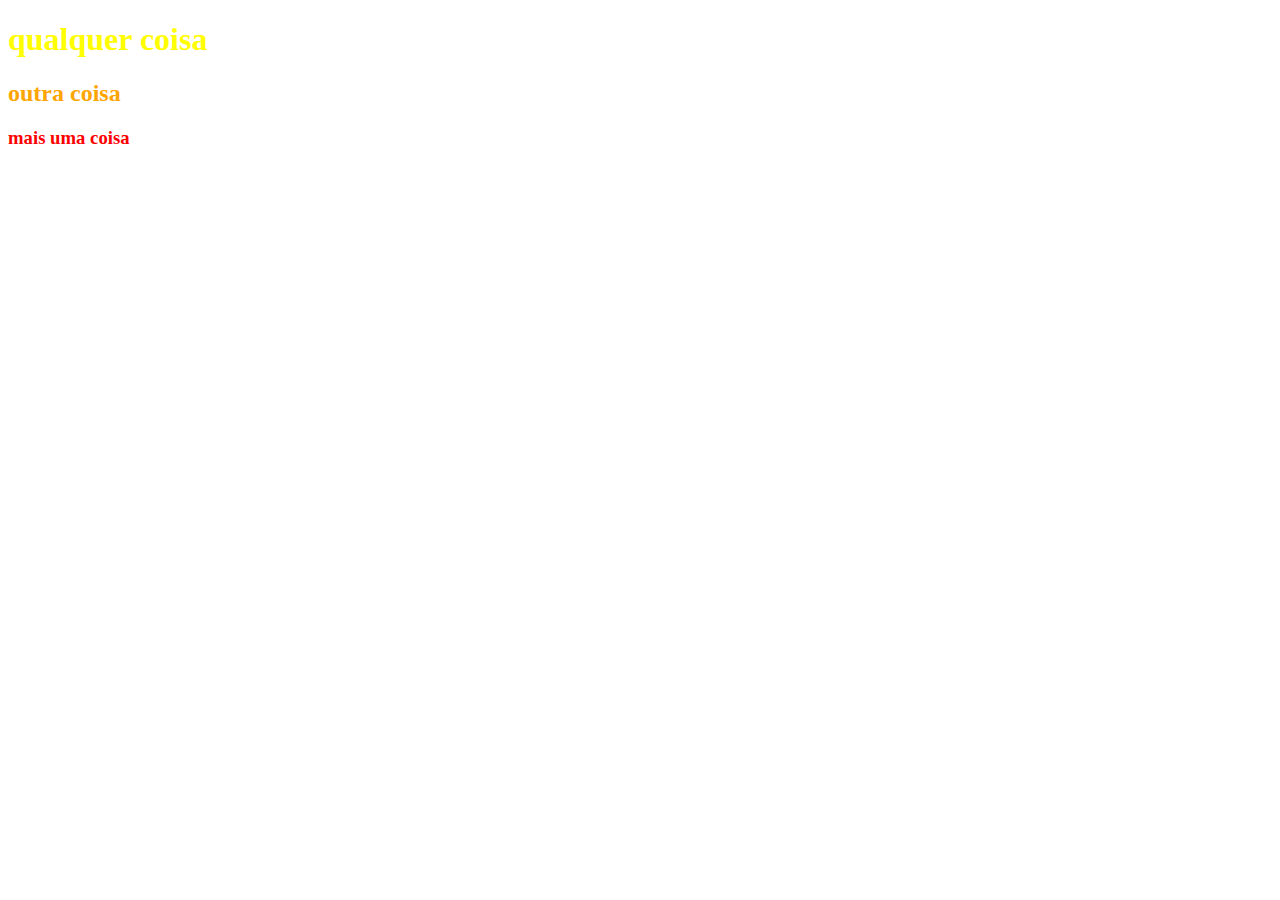
==== index.html @ b884305d "Projeto criado" ====
<!DOCTYPE html>
<html lang="en">
<head>
    <meta charset="UTF-8">
    <meta name="viewport" content="width=device-width, initial-scale=1.0">
    
    <link href="https://cdn.jsdelivr.net/npm/bootstrap@5.3.3
    /dist/css/bootstrap.min.css" rel="stylesheet" integrity=
    "sha384-QWTKZyjpPEjISv5WaRU9OFeRpok6YctnYmDr5pNlyT2bRjXh0JMhjY6hW+
    ALEwIH" crossorigin="anonymous">

<link rel="stylesheet" href="css/styles.css">

    <title>RINO_ABISMADO</title>
</head>
<body>



   <h1>qualquer coisa</h1>
    <h2>outra coisa</h2>
    <h3>mais uma coisa</h3>

</body>
</html>
---- css/styles.css ----
@import url('https://fonts.googleapis.com/css2?family=Open+Sans:ital,wght@0,300..800;1,300..800&display=swap');

h1 {
    color: yellow
}

h2 {
    color: orange
}

h3 {
    color: red
}
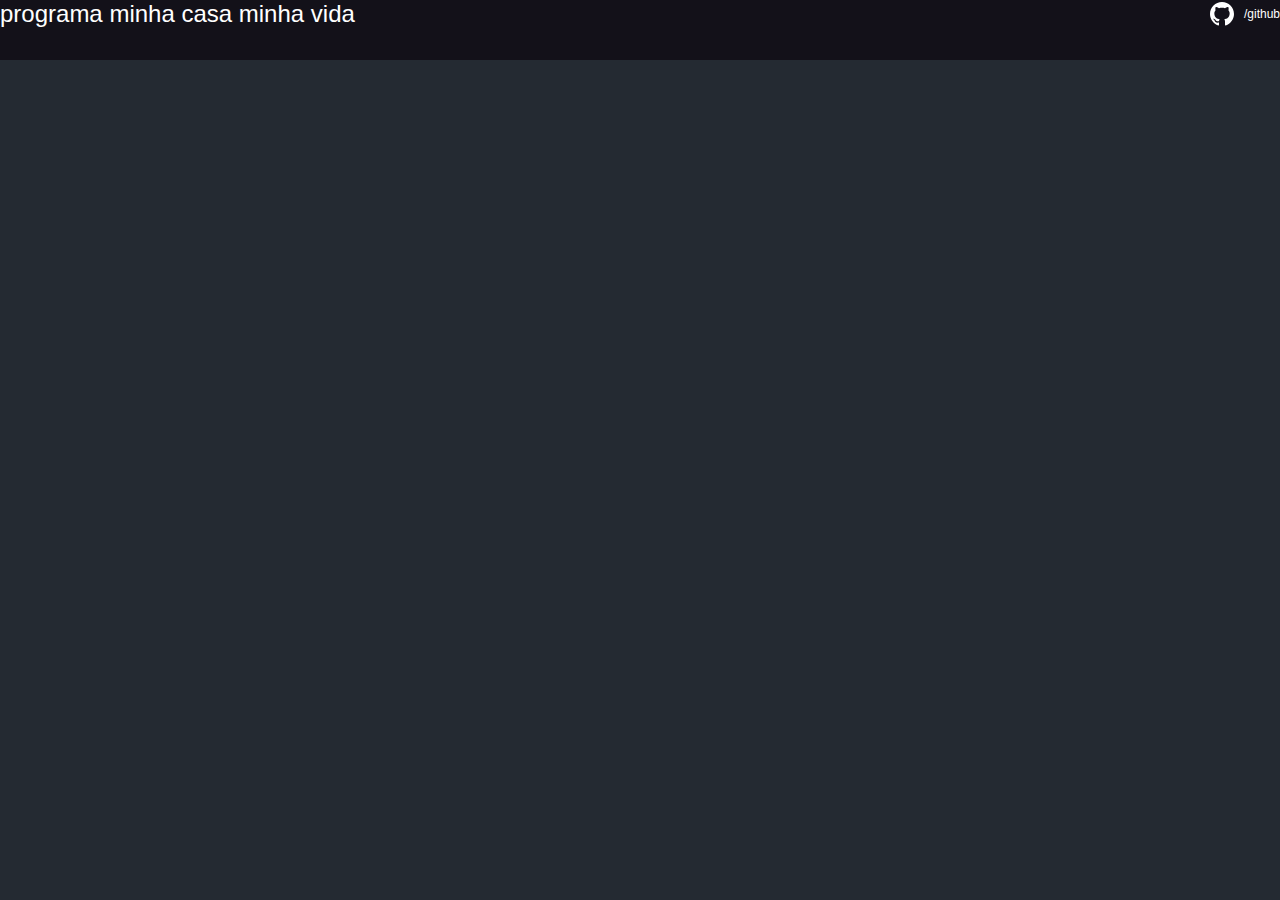
==== commit c2d06fab: "Css, index e img modificados" ====
--- a/index.html
+++ b/index.html
@@ -9,17 +9,22 @@
     "sha384-QWTKZyjpPEjISv5WaRU9OFeRpok6YctnYmDr5pNlyT2bRjXh0JMhjY6hW+
     ALEwIH" crossorigin="anonymous">
 
-<link rel="stylesheet" href="css/styles.css">
+    <link rel="stylesheet" href="css/styles.css">
 
     <title>RINO_ABISMADO</title>
 </head>
 <body>
 
 
-
-   <h1>qualquer coisa</h1>
-    <h2>outra coisa</h2>
-    <h3>mais uma coisa</h3>
+<header>
+    <nav class="container">
+        <h1>programa minha casa minha vida</h1>
+        <div class="link-container"> 
+            <img src="img/gitHub.svg" alt=" Github">
+        <a href="https://github.com/rinoabismado">/github</a>
+       </div>
+    </nav>
+</header>
 
 </body>
 </html>--- a/css/styles.css
+++ b/css/styles.css
@@ -1,13 +1,66 @@
-@import url('https://fonts.googleapis.com/css2?family=Open+Sans:ital,wght@0,300..800;1,300..800&display=swap');
+@import url('https://fonts.googleapis.com /css2?family=Open+Sans:ital,wght@0,300..800;1,300..800&display=swap');
 
-h1 {
-    color: yellow
+
+* {
+    font-family: 'Open sans',
+    
+    sans-serif;
+    box-sizing: border-box;
+    margin: 0;
 }
 
-h2 {
-    color: orange
+:root {
+    --bg-body: #242a32;
+    --color-primary: #131119;
+
 }
 
-h3 {
-    color: red
+html,
+body {
+    background-color: #242a32;
+}
+
+header{
+    background-color: var(--color-primary);
+    color: #fff;
+    height: 60px;
+    align-items: center;
+}
+
+h1,
+h2,
+h3,
+h4,
+h5,
+h6 {
+    margin: 0;
+}
+
+a{
+    text-decoration: none;
+    color: unset;
+}
+
+nav {
+    display: flex;
+    align-items: center;
+    justify-content: space-between;
+}
+
+nav h1{
+    font-size: 24px;
+    font-weight: 400;
+}
+
+nav a {
+    font-size: 12px;
+    font-weight: 400;
+}
+
+.link-container {
+    display: flex;
+    align-items: center;
+}
+.link-container img {
+    margin-right: 10px;
 }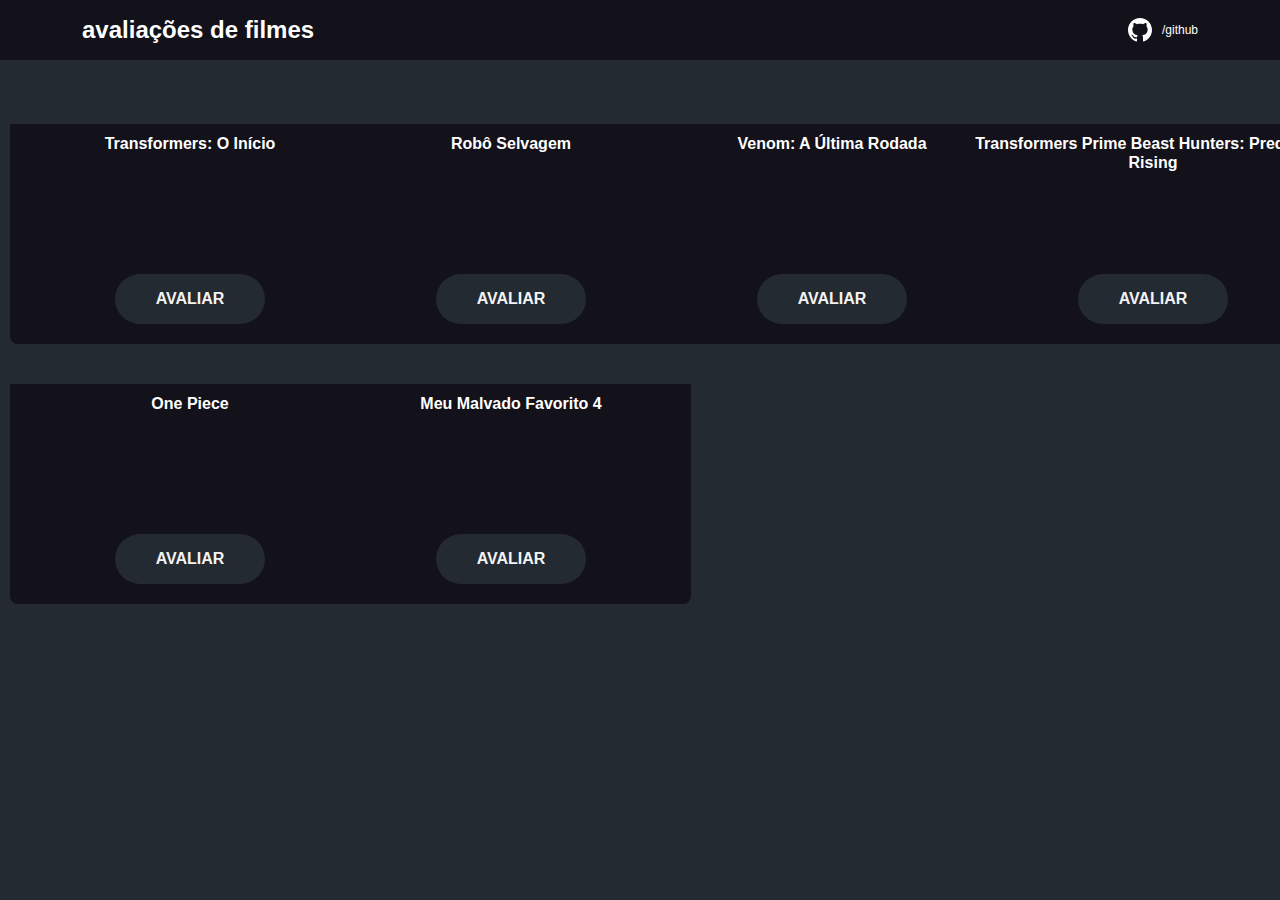
==== commit 21412e72: "projeto de sites de filmes" ====
--- a/index.html
+++ b/index.html
@@ -1,30 +1,135 @@
 <!DOCTYPE html>
-<html lang="en">
+<html lang="pt-br">
+
 <head>
     <meta charset="UTF-8">
     <meta name="viewport" content="width=device-width, initial-scale=1.0">
-    
-    <link href="https://cdn.jsdelivr.net/npm/bootstrap@5.3.3
-    /dist/css/bootstrap.min.css" rel="stylesheet" integrity=
-    "sha384-QWTKZyjpPEjISv5WaRU9OFeRpok6YctnYmDr5pNlyT2bRjXh0JMhjY6hW+
-    ALEwIH" crossorigin="anonymous">
+
+    <link href="https://cdn.jsdelivr.net/npm/bootstrap@5.3.3/dist/css/bootstrap.min.css" rel="stylesheet" integrity="sha384-QWTKZyjpPEjISv5WaRU9OFeRpok6YctnYmDr5pNlyT2bRjXh0JMhjY6hW+ALEwIH" crossorigin="anonymous">
 
     <link rel="stylesheet" href="css/styles.css">
 
     <title>RINO_ABISMADO</title>
 </head>
+
 <body>
 
 
-<header>
-    <nav class="container">
-        <h1>programa minha casa minha vida</h1>
-        <div class="link-container"> 
-            <img src="img/gitHub.svg" alt=" Github">
-        <a href="https://github.com/rinoabismado">/github</a>
-       </div>
-    </nav>
-</header>
+    <header>
+        <nav class="container">
+            <h1>avaliações de filmes</h1>
+            <div class="link-container">
+                <img src="img/gitHub.svg" alt="Github">
+                <a href="https://github.com/rinoabismado">/github</a>
+            </div>
+        </nav>
+    </header>
+
+    <main>
+
+        <section id="card-movies-list">
+            <div class="row">
+
+                <div class="col-sm-6 col-1g-4 col-xl-3 mb-3">
+                
+    
+                    <div class="card-movies">
+                        <img src="https://media.themoviedb.org/t/p/w300_and_h450_bestv2/cuFhVLPJ9zC06EMV5XAKNNRJtC4.jpg" alt="">
+                        <div class="card-movies-description">
+                            <h3>
+                                Transformers: O Início
+                            </h3>
+                            <a class="movies-btn" href="score.html">AVALIAR</a>
+                        </div>
+
+                    </div>
+    
+                </div>
+                <div class="col-sm-6 col-1g-4 col-xl-3 mb-3">
+                
+    
+                    <div class="card-movies">
+                        <img src="https://media.themoviedb.org/t/p/w300_and_h450_bestv2/pG9Vfb3r0Nwd0QO7g01CNaOowXX.jpg" alt="">
+                        <div class="card-movies-description">
+                            <h3>
+                                Robô Selvagem
+                            </h3>
+                            <a class="movies-btn" href="score.html">AVALIAR</a>
+                        </div>
+
+                    </div>
+    
+                </div>
+                <div class="col-sm-6 col-1g-4 col-xl-3 mb-3">
+                
+    
+                    <div class="card-movies">
+                        <img src="https://media.themoviedb.org/t/p/w300_and_h450_bestv2/fTGJWXuFDcRSIVPgQLbxziGquOC.jpg" alt="">
+                        <div class="card-movies-description">
+                            <h3>
+                                Venom: A Última Rodada
+                            </h3>
+                            <a class="movies-btn" href="score.html">AVALIAR</a>
+                        </div>
+
+                    </div>
+    
+                </div>
+                <div class="col-sm-6 col-1g-4 col-xl-3 mb-3">
+                
+    
+                    <div class="card-movies">
+                        <img src="https://media.themoviedb.org/t/p/w300_and_h450_bestv2/4T4pQqr2RoVgWQYtIzDGMByktwq.jpg" alt="">
+                        <div class="card-movies-description">
+                            <h3>
+                                Transformers Prime Beast Hunters: Predacons Rising
+                            </h3>
+                            <a class="movies-btn" href="score.html">AVALIAR</a>
+                        </div>
+
+                    </div>
+    
+                </div>
+                <div class="col-sm-6 col-1g-4 col-xl-3 mb-3">
+                
+    
+                    <div class="card-movies">
+                        <img src="https://media.themoviedb.org/t/p/w300_and_h450_bestv2/yBYDzzmNoT5uXkXo3NGatLIANYK.jpg" alt="">
+                        <div class="card-movies-description">
+                            <h3>
+                                One Piece
+                            </h3>
+                            <a class="movies-btn" href="score.html">AVALIAR</a>
+                        </div>
+
+                    </div>
+    
+                </div>
+                <div class="col-sm-6 col-1g-4 col-xl-3 mb-3">
+                
+    
+                    <div class="card-movies">
+                        <img src="https://media.themoviedb.org/t/p/w300_and_h450_bestv2/84cX5hBdCE6c90GZNEhSTiYYwIl.jpg" alt="">
+                        <div class="card-movies-description">
+                            <h3>
+                                Meu Malvado Favorito 4    
+                            </h3>
+                            <a class="movies-btn" href="score.html">AVALIAR</a>
+                        </div>
+
+                    </div>
+    
+                </div>
+
+            </div>
+
+
+        </section>
+
+    </main>
+
+
 
 </body>
+
 </html>--- a/css/styles.css
+++ b/css/styles.css
@@ -2,9 +2,7 @@
 
 
 * {
-    font-family: 'Open sans',
-    
-    sans-serif;
+    font-family: 'Open sans', sans-serif;
     box-sizing: border-box;
     margin: 0;
 }
@@ -12,7 +10,7 @@
 :root {
     --bg-body: #242a32;
     --color-primary: #131119;
-
+    --text-color: #f4f3f3
 }
 
 html,
@@ -20,10 +18,11 @@
     background-color: #242a32;
 }
 
-header{
+header {
     background-color: var(--color-primary);
     color: #fff;
     height: 60px;
+    display: flex;
     align-items: center;
 }
 
@@ -36,7 +35,7 @@
     margin: 0;
 }
 
-a{
+a {
     text-decoration: none;
     color: unset;
 }
@@ -47,9 +46,9 @@
     justify-content: space-between;
 }
 
-nav h1{
+nav h1 {
     font-size: 24px;
-    font-weight: 400;
+    font-weight: 700;
 }
 
 nav a {
@@ -61,6 +60,57 @@
     display: flex;
     align-items: center;
 }
+
 .link-container img {
     margin-right: 10px;
-}+}
+
+.card-movies {
+    width: 360px;
+    /*height: 400px; */
+}
+
+#card-movies-list {
+    padding: 40px 10px;
+}
+
+.card-movies img {
+    width: 100%;
+    border-radius: 8px 8px 0 0;
+}
+
+.card-movies-description {
+    height: 220px;
+    padding: 10px 0 20px 0;
+    background-color: var(--color-primary);
+    color: rgb(255, 255, 255);
+    display: flex;
+    flex-direction: column;
+    justify-content: space-between;
+    align-items: center;
+    border-radius: 0 0 8px 8px;
+}
+
+.card-movies-description h3 {
+    font-size: 16px;
+    font-weight: 700;
+    margin-bottom: 25px;
+    text-align: center;
+}
+
+    .movies-btn {
+        width: 150px;
+        height: 50px;
+        background-color: var(--bg-body);
+        color: var(--text-color);
+        font-size: 16px;
+        font-weight: 700;
+        display: flex;
+        align-items: center;
+        justify-content: center;
+        border-radius: 50px;
+
+    }
+    .movies-btn:hover{
+        background-color: rgb(0, 68, 255);
+    }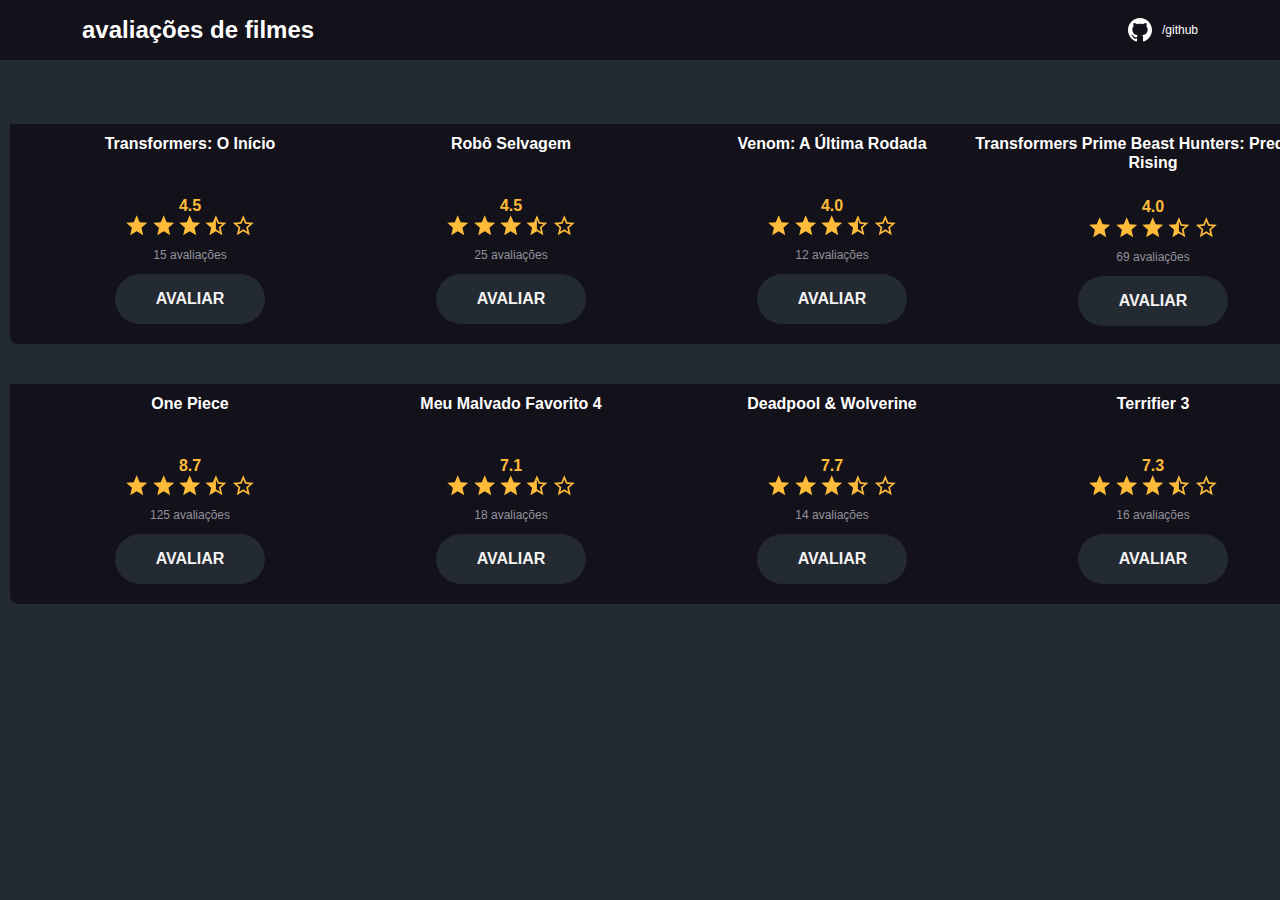
==== commit 412dfb6a: "Score.html e avaliações resolvidas" ====
--- a/index.html
+++ b/index.html
@@ -39,7 +39,19 @@
                             <h3>
                                 Transformers: O Início
                             </h3>
-                            <a class="movies-btn" href="score.html">AVALIAR</a>
+                            <div class="movies-card-description-star">
+                              <h4>4.5</h4>
+                              <div>
+                                <img src="img/star.svg" alt="star">
+                                <img src="img/star.svg" alt="star">
+                                <img src="img/star.svg" alt="star">
+                                <img src="img/star_half.svg" alt="star">
+                                <img src="img/star_empty.svg" alt="star">
+                              </div>
+                              <p>15 avaliações</p>
+                                <a class="movies-btn" href="score.html">AVALIAR</a>
+
+                            </div>
                         </div>
 
                     </div>
@@ -54,7 +66,21 @@
                             <h3>
                                 Robô Selvagem
                             </h3>
-                            <a class="movies-btn" href="score.html">AVALIAR</a>
+
+                            <div class="movies-card-description-star">
+                                <h4>4.5</h4>
+                                <div>
+                                  <img src="img/star.svg" alt="star">
+                                  <img src="img/star.svg" alt="star">
+                                  <img src="img/star.svg" alt="star">
+                                  <img src="img/star_half.svg" alt="star">
+                                  <img src="img/star_empty.svg" alt="star">
+                                </div>
+                                <p>25 avaliações</p>
+                                  <a class="movies-btn" href="score.html">AVALIAR</a>
+  
+                              </div>
+
                         </div>
 
                     </div>
@@ -69,7 +95,19 @@
                             <h3>
                                 Venom: A Última Rodada
                             </h3>
-                            <a class="movies-btn" href="score.html">AVALIAR</a>
+                            <div class="movies-card-description-star">
+                                <h4>4.0</h4>
+                                <div>
+                                  <img src="img/star.svg" alt="star">
+                                  <img src="img/star.svg" alt="star">
+                                  <img src="img/star.svg" alt="star">
+                                  <img src="img/star_half.svg" alt="star">
+                                  <img src="img/star_empty.svg" alt="star">
+                                </div>
+                                <p>12 avaliações</p>
+                                  <a class="movies-btn" href="score.html">AVALIAR</a>
+  
+                              </div>
                         </div>
 
                     </div>
@@ -84,7 +122,19 @@
                             <h3>
                                 Transformers Prime Beast Hunters: Predacons Rising
                             </h3>
-                            <a class="movies-btn" href="score.html">AVALIAR</a>
+                            <div class="movies-card-description-star">
+                                <h4>4.0</h4>
+                                <div>
+                                  <img src="img/star.svg" alt="star">
+                                  <img src="img/star.svg" alt="star">
+                                  <img src="img/star.svg" alt="star">
+                                  <img src="img/star_half.svg" alt="star">
+                                  <img src="img/star_empty.svg" alt="star">
+                                </div>
+                                <p>69 avaliações</p>
+                                  <a class="movies-btn" href="score.html">AVALIAR</a>
+  
+                              </div>
                         </div>
 
                     </div>
@@ -99,7 +149,19 @@
                             <h3>
                                 One Piece
                             </h3>
-                            <a class="movies-btn" href="score.html">AVALIAR</a>
+                            <div class="movies-card-description-star">
+                                <h4>8.7</h4>
+                                <div>
+                                  <img src="img/star.svg" alt="star">
+                                  <img src="img/star.svg" alt="star">
+                                  <img src="img/star.svg" alt="star">
+                                  <img src="img/star_half.svg" alt="star">
+                                  <img src="img/star_empty.svg" alt="star">
+                                </div>
+                                <p>125 avaliações</p>
+                                  <a class="movies-btn" href="score.html">AVALIAR</a>
+  
+                              </div>
                         </div>
 
                     </div>
@@ -114,7 +176,73 @@
                             <h3>
                                 Meu Malvado Favorito 4    
                             </h3>
-                            <a class="movies-btn" href="score.html">AVALIAR</a>
+                            <div class="movies-card-description-star">
+                                <h4>7.1</h4>
+                                <div>
+                                  <img src="img/star.svg" alt="star">
+                                  <img src="img/star.svg" alt="star">
+                                  <img src="img/star.svg" alt="star">
+                                  <img src="img/star_half.svg" alt="star">
+                                  <img src="img/star_empty.svg" alt="star">
+                                </div>
+                                <p>18 avaliações</p>
+                                  <a class="movies-btn" href="score.html">AVALIAR</a>
+  
+                              </div>
+                        </div>
+
+                    </div>
+    
+                </div>
+                <div class="col-sm-6 col-1g-4 col-xl-3 mb-3">
+                
+    
+                    <div class="card-movies">
+                        <img src="https://media.themoviedb.org/t/p/w300_and_h450_bestv2/xq4v7JE8niZ75OYYPDGNn6Gzpyt.jpg" alt="">
+                        <div class="card-movies-description">
+                            <h3>
+                                Deadpool & Wolverine    
+                            </h3>
+                            <div class="movies-card-description-star">
+                                <h4>7.7</h4>
+                                <div>
+                                  <img src="img/star.svg" alt="star">
+                                  <img src="img/star.svg" alt="star">
+                                  <img src="img/star.svg" alt="star">
+                                  <img src="img/star_half.svg" alt="star">
+                                  <img src="img/star_empty.svg" alt="star">
+                                </div>
+                                <p>14 avaliações</p>
+                                  <a class="movies-btn" href="score.html">AVALIAR</a>
+  
+                              </div>
+                        </div>
+
+                    </div>
+    
+                </div>
+                <div class="col-sm-6 col-1g-4 col-xl-3 mb-3">
+                
+    
+                    <div class="card-movies">
+                        <img src="https://media.themoviedb.org/t/p/w300_and_h450_bestv2/gU9ubNnaDKYBxs1DCSfiUIqHSMR.jpg" alt="">
+                        <div class="card-movies-description">
+                            <h3>
+                                Terrifier 3
+                            </h3>
+                            <div class="movies-card-description-star">
+                                <h4>7.3</h4>
+                                <div>
+                                  <img src="img/star.svg" alt="star">
+                                  <img src="img/star.svg" alt="star">
+                                  <img src="img/star.svg" alt="star">
+                                  <img src="img/star_half.svg" alt="star">
+                                  <img src="img/star_empty.svg" alt="star">
+                                </div>
+                                <p>16 avaliações</p>
+                                  <a class="movies-btn" href="score.html">AVALIAR</a>
+  
+                              </div>
                         </div>
 
                     </div>
--- a/css/styles.css
+++ b/css/styles.css
@@ -10,7 +10,10 @@
 :root {
     --bg-body: #242a32;
     --color-primary: #131119;
-    --text-color: #f4f3f3
+    --text-color: #f4f3f3;
+    --text-form: #92929d;
+    --star-yellow: #FFBB3a
+
 }
 
 html,
@@ -109,8 +112,71 @@
         align-items: center;
         justify-content: center;
         border-radius: 50px;
+        border: 0;
 
     }
     .movies-btn:hover{
         background-color: rgb(0, 68, 255);
+    }
+
+    .score-container{
+        padding: 40px 0;
+        max-width: 480px;
+    }
+
+    .card-score-description{
+        background-color: var(--color-primary);
+        color: var(--text-color);
+        padding: 20px;
+        display: flex;
+        flex-direction: column;
+        align-items: center;
+        border-radius: 0 0 8px 8px;
+    }
+
+    .movies-form-btn{
+        height: 110px;
+        display: flex;
+        flex-direction: column;
+        align-items: center;
+        justify-content: space-between;
+    }
+
+    .movies-form-group {
+        margin-bottom: 20px;
+    }
+
+    .movies-form-group label {
+        font-size: 12px;
+        color: var(--text-form);
+    }
+
+    .card-score-description h3 {
+        font-size: 14px;
+        font-weight: 700;
+        margin-bottom: 20px;
+    }
+
+    .movies-card-description-star {
+        display: flex;
+        flex-direction: column;
+        align-items: center;
+    }
+
+    .movies-card-description-star h4 {
+            font-size: 16px;
+            font-weight: 700;
+            color: var(--star-yellow);
+    }
+
+    .movies-card-description-star img {
+            width: 22px;
+            margin-bottom: 10px;
+    }
+
+    .movies-card-description-star p {
+        font-size: 12px;
+        font-weight: 400;
+        color: var(--text-form);
+        margin-bottom: 10px;
     }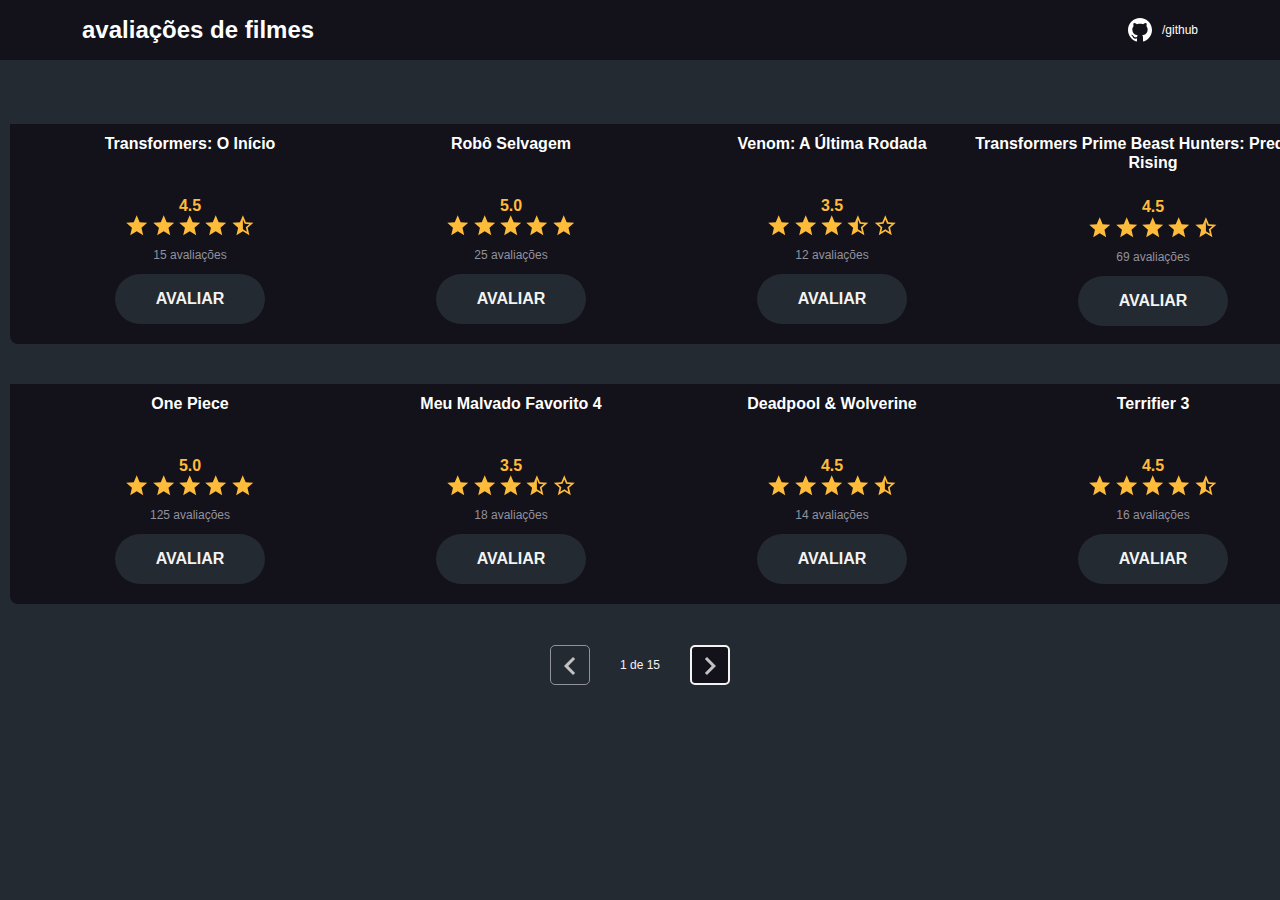
==== commit 4688f18d: "fim do prejeto da pagina de filmes" ====
--- a/index.html
+++ b/index.html
@@ -45,8 +45,8 @@
                                 <img src="img/star.svg" alt="star">
                                 <img src="img/star.svg" alt="star">
                                 <img src="img/star.svg" alt="star">
+                                <img src="img/star.svg" alt="star">
                                 <img src="img/star_half.svg" alt="star">
-                                <img src="img/star_empty.svg" alt="star">
                               </div>
                               <p>15 avaliações</p>
                                 <a class="movies-btn" href="score.html">AVALIAR</a>
@@ -68,123 +68,123 @@
                             </h3>
 
                             <div class="movies-card-description-star">
+                                <h4>5.0</h4>
+                                <div>
+                                  <img src="img/star.svg" alt="star">
+                                  <img src="img/star.svg" alt="star">
+                                  <img src="img/star.svg" alt="star">
+                                  <img src="img/star.svg" alt="star">
+                                  <img src="img/star.svg" alt="star">
+                                </div>
+                                <p>25 avaliações</p>
+                                  <a class="movies-btn" href="score.html">AVALIAR</a>
+  
+                              </div>
+
+                        </div>
+
+                    </div>
+    
+                </div>
+                <div class="col-sm-6 col-1g-4 col-xl-3 mb-3">
+                
+    
+                    <div class="card-movies">
+                        <img src="https://media.themoviedb.org/t/p/w300_and_h450_bestv2/fTGJWXuFDcRSIVPgQLbxziGquOC.jpg" alt="">
+                        <div class="card-movies-description">
+                            <h3>
+                                Venom: A Última Rodada
+                            </h3>
+                            <div class="movies-card-description-star">
+                                <h4>3.5</h4>
+                                <div>
+                                  <img src="img/star.svg" alt="star">
+                                  <img src="img/star.svg" alt="star">
+                                  <img src="img/star.svg" alt="star">
+                                  <img src="img/star_half.svg" alt="star">
+                                  <img src="img/star_empty.svg" alt="star">
+                                </div>
+                                <p>12 avaliações</p>
+                                  <a class="movies-btn" href="score.html">AVALIAR</a>
+  
+                              </div>
+                        </div>
+
+                    </div>
+    
+                </div>
+                <div class="col-sm-6 col-1g-4 col-xl-3 mb-3">
+                
+    
+                    <div class="card-movies">
+                        <img src="https://media.themoviedb.org/t/p/w300_and_h450_bestv2/4T4pQqr2RoVgWQYtIzDGMByktwq.jpg" alt="">
+                        <div class="card-movies-description">
+                            <h3>
+                                Transformers Prime Beast Hunters: Predacons Rising
+                            </h3>
+                            <div class="movies-card-description-star">
                                 <h4>4.5</h4>
                                 <div>
                                   <img src="img/star.svg" alt="star">
                                   <img src="img/star.svg" alt="star">
                                   <img src="img/star.svg" alt="star">
+                                  <img src="img/star.svg" alt="star">
+                                  <img src="img/star_half.svg" alt="star">
+                                </div>
+                                <p>69 avaliações</p>
+                                  <a class="movies-btn" href="score.html">AVALIAR</a>
+  
+                              </div>
+                        </div>
+
+                    </div>
+    
+                </div>
+                <div class="col-sm-6 col-1g-4 col-xl-3 mb-3">
+                
+    
+                    <div class="card-movies">
+                        <img src="https://media.themoviedb.org/t/p/w300_and_h450_bestv2/yBYDzzmNoT5uXkXo3NGatLIANYK.jpg" alt="">
+                        <div class="card-movies-description">
+                            <h3>
+                                One Piece
+                            </h3>
+                            <div class="movies-card-description-star">
+                                <h4>5.0</h4>
+                                <div>
+                                  <img src="img/star.svg" alt="star">
+                                  <img src="img/star.svg" alt="star">
+                                  <img src="img/star.svg" alt="star">
+                                  <img src="img/star.svg" alt="star">
+                                  <img src="img/star.svg" alt="star">
+                                </div>
+                                <p>125 avaliações</p>
+                                  <a class="movies-btn" href="score.html">AVALIAR</a>
+  
+                              </div>
+                        </div>
+
+                    </div>
+    
+                </div>
+                <div class="col-sm-6 col-1g-4 col-xl-3 mb-3">
+                
+    
+                    <div class="card-movies">
+                        <img src="https://media.themoviedb.org/t/p/w300_and_h450_bestv2/84cX5hBdCE6c90GZNEhSTiYYwIl.jpg" alt="">
+                        <div class="card-movies-description">
+                            <h3>
+                                Meu Malvado Favorito 4    
+                            </h3>
+                            <div class="movies-card-description-star">
+                                <h4>3.5</h4>
+                                <div>
+                                  <img src="img/star.svg" alt="star">
+                                  <img src="img/star.svg" alt="star">
+                                  <img src="img/star.svg" alt="star">
                                   <img src="img/star_half.svg" alt="star">
                                   <img src="img/star_empty.svg" alt="star">
                                 </div>
-                                <p>25 avaliações</p>
-                                  <a class="movies-btn" href="score.html">AVALIAR</a>
-  
-                              </div>
-
-                        </div>
-
-                    </div>
-    
-                </div>
-                <div class="col-sm-6 col-1g-4 col-xl-3 mb-3">
-                
-    
-                    <div class="card-movies">
-                        <img src="https://media.themoviedb.org/t/p/w300_and_h450_bestv2/fTGJWXuFDcRSIVPgQLbxziGquOC.jpg" alt="">
-                        <div class="card-movies-description">
-                            <h3>
-                                Venom: A Última Rodada
-                            </h3>
-                            <div class="movies-card-description-star">
-                                <h4>4.0</h4>
-                                <div>
-                                  <img src="img/star.svg" alt="star">
-                                  <img src="img/star.svg" alt="star">
-                                  <img src="img/star.svg" alt="star">
-                                  <img src="img/star_half.svg" alt="star">
-                                  <img src="img/star_empty.svg" alt="star">
-                                </div>
-                                <p>12 avaliações</p>
-                                  <a class="movies-btn" href="score.html">AVALIAR</a>
-  
-                              </div>
-                        </div>
-
-                    </div>
-    
-                </div>
-                <div class="col-sm-6 col-1g-4 col-xl-3 mb-3">
-                
-    
-                    <div class="card-movies">
-                        <img src="https://media.themoviedb.org/t/p/w300_and_h450_bestv2/4T4pQqr2RoVgWQYtIzDGMByktwq.jpg" alt="">
-                        <div class="card-movies-description">
-                            <h3>
-                                Transformers Prime Beast Hunters: Predacons Rising
-                            </h3>
-                            <div class="movies-card-description-star">
-                                <h4>4.0</h4>
-                                <div>
-                                  <img src="img/star.svg" alt="star">
-                                  <img src="img/star.svg" alt="star">
-                                  <img src="img/star.svg" alt="star">
-                                  <img src="img/star_half.svg" alt="star">
-                                  <img src="img/star_empty.svg" alt="star">
-                                </div>
-                                <p>69 avaliações</p>
-                                  <a class="movies-btn" href="score.html">AVALIAR</a>
-  
-                              </div>
-                        </div>
-
-                    </div>
-    
-                </div>
-                <div class="col-sm-6 col-1g-4 col-xl-3 mb-3">
-                
-    
-                    <div class="card-movies">
-                        <img src="https://media.themoviedb.org/t/p/w300_and_h450_bestv2/yBYDzzmNoT5uXkXo3NGatLIANYK.jpg" alt="">
-                        <div class="card-movies-description">
-                            <h3>
-                                One Piece
-                            </h3>
-                            <div class="movies-card-description-star">
-                                <h4>8.7</h4>
-                                <div>
-                                  <img src="img/star.svg" alt="star">
-                                  <img src="img/star.svg" alt="star">
-                                  <img src="img/star.svg" alt="star">
-                                  <img src="img/star_half.svg" alt="star">
-                                  <img src="img/star_empty.svg" alt="star">
-                                </div>
-                                <p>125 avaliações</p>
-                                  <a class="movies-btn" href="score.html">AVALIAR</a>
-  
-                              </div>
-                        </div>
-
-                    </div>
-    
-                </div>
-                <div class="col-sm-6 col-1g-4 col-xl-3 mb-3">
-                
-    
-                    <div class="card-movies">
-                        <img src="https://media.themoviedb.org/t/p/w300_and_h450_bestv2/84cX5hBdCE6c90GZNEhSTiYYwIl.jpg" alt="">
-                        <div class="card-movies-description">
-                            <h3>
-                                Meu Malvado Favorito 4    
-                            </h3>
-                            <div class="movies-card-description-star">
-                                <h4>7.1</h4>
-                                <div>
-                                  <img src="img/star.svg" alt="star">
-                                  <img src="img/star.svg" alt="star">
-                                  <img src="img/star.svg" alt="star">
-                                  <img src="img/star_half.svg" alt="star">
-                                  <img src="img/star_empty.svg" alt="star">
-                                </div>
                                 <p>18 avaliações</p>
                                   <a class="movies-btn" href="score.html">AVALIAR</a>
   
@@ -204,13 +204,13 @@
                                 Deadpool & Wolverine    
                             </h3>
                             <div class="movies-card-description-star">
-                                <h4>7.7</h4>
-                                <div>
-                                  <img src="img/star.svg" alt="star">
-                                  <img src="img/star.svg" alt="star">
-                                  <img src="img/star.svg" alt="star">
-                                  <img src="img/star_half.svg" alt="star">
-                                  <img src="img/star_empty.svg" alt="star">
+                                <h4>4.5</h4>
+                                <div>
+                                  <img src="img/star.svg" alt="star">
+                                  <img src="img/star.svg" alt="star">
+                                  <img src="img/star.svg" alt="star">
+                                  <img src="img/star.svg" alt="star">
+                                  <img src="img/star_half.svg" alt="star">
                                 </div>
                                 <p>14 avaliações</p>
                                   <a class="movies-btn" href="score.html">AVALIAR</a>
@@ -231,13 +231,13 @@
                                 Terrifier 3
                             </h3>
                             <div class="movies-card-description-star">
-                                <h4>7.3</h4>
-                                <div>
-                                  <img src="img/star.svg" alt="star">
-                                  <img src="img/star.svg" alt="star">
-                                  <img src="img/star.svg" alt="star">
-                                  <img src="img/star_half.svg" alt="star">
-                                  <img src="img/star_empty.svg" alt="star">
+                                <h4>4.5</h4>
+                                <div>
+                                  <img src="img/star.svg" alt="star">
+                                  <img src="img/star.svg" alt="star">
+                                  <img src="img/star.svg" alt="star">
+                                  <img src="img/star.svg" alt="star">
+                                  <img src="img/star_half.svg" alt="star">
                                 </div>
                                 <p>16 avaliações</p>
                                   <a class="movies-btn" href="score.html">AVALIAR</a>
@@ -250,6 +250,17 @@
                 </div>
 
             </div>
+            <div class="movies-pagination-container">
+                <div class="movies-pagination-box">
+            <button disabled>
+            <img src="img/arrow.svg" alt="VOLTAR">
+            </button>
+             <p>1 de 15</p>
+             <BUtton>
+                <img class="movies-button-flip" src="img/arrow.svg" alt="AVANÇAR">
+             </BUtton>
+                </div>
+            </div>
 
 
         </section>
--- a/css/styles.css
+++ b/css/styles.css
@@ -179,4 +179,45 @@
         font-weight: 400;
         color: var(--text-form);
         margin-bottom: 10px;
-    }+    }
+
+.movies-pagination-container{
+    padding: 25px 0;
+    display: flex;
+    justify-content: center;
+}
+
+    .movies-pagination-box {
+        width: 180px;
+        display: flex;
+        justify-content: space-between;
+        align-items: center;
+    }
+
+
+    .movies-pagination-box p {
+margin: 0;
+font-size: 12px;
+font-weight: 400;
+color: var(--text-color);
+    }
+
+
+
+    .movies-pagination-box button {
+        width: 40px;
+        height: 40px;
+        border: 2px solid var(--text-color);
+        background-color: var(--color-primary);
+        border-radius: 5px;
+        justify-content: center;
+        align-items: center;
+    }
+
+    .movies-pagination-box button:disabled {
+border: 1px solid var(--text-form);
+background-color: var(--bg-body);
+    }
+.movies-button-flip {
+    transform: rotate(180deg);
+}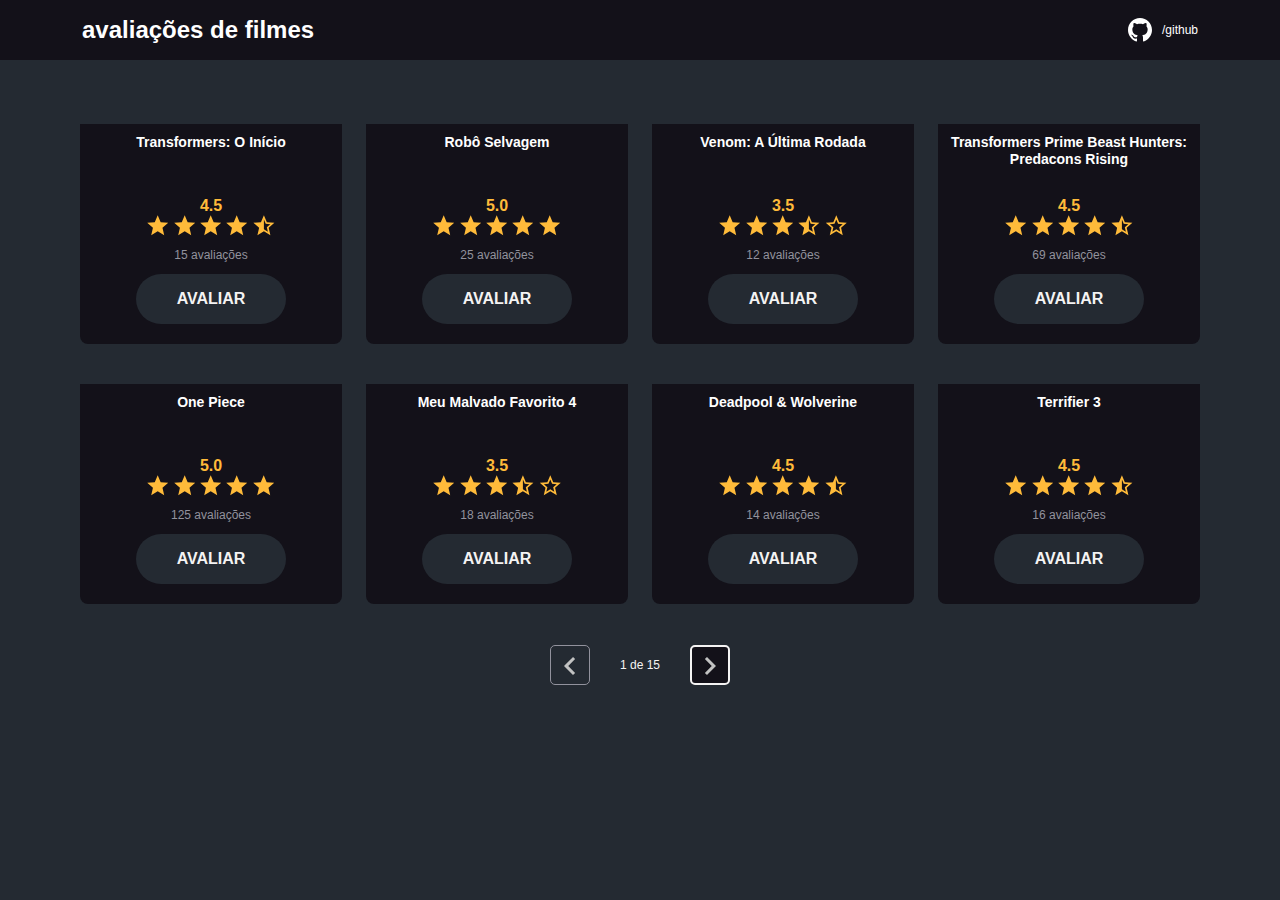
==== commit aad48755: "atualização de pagina de avaliações" ====
--- a/index.html
+++ b/index.html
@@ -27,7 +27,7 @@
 
     <main>
 
-        <section id="card-movies-list">
+        <section id="card-movies-list" class="container">
             <div class="row">
 
                 <div class="col-sm-6 col-1g-4 col-xl-3 mb-3">
@@ -77,7 +77,7 @@
                                   <img src="img/star.svg" alt="star">
                                 </div>
                                 <p>25 avaliações</p>
-                                  <a class="movies-btn" href="score.html">AVALIAR</a>
+                                  <a class="movies-btn" href="score2.html">AVALIAR</a>
   
                               </div>
 
@@ -105,7 +105,7 @@
                                   <img src="img/star_empty.svg" alt="star">
                                 </div>
                                 <p>12 avaliações</p>
-                                  <a class="movies-btn" href="score.html">AVALIAR</a>
+                                  <a class="movies-btn" href="score3.html">AVALIAR</a>
   
                               </div>
                         </div>
@@ -132,7 +132,7 @@
                                   <img src="img/star_half.svg" alt="star">
                                 </div>
                                 <p>69 avaliações</p>
-                                  <a class="movies-btn" href="score.html">AVALIAR</a>
+                                  <a class="movies-btn" href="score4.html">AVALIAR</a>
   
                               </div>
                         </div>
@@ -159,7 +159,7 @@
                                   <img src="img/star.svg" alt="star">
                                 </div>
                                 <p>125 avaliações</p>
-                                  <a class="movies-btn" href="score.html">AVALIAR</a>
+                                  <a class="movies-btn" href="score5.html">AVALIAR</a>
   
                               </div>
                         </div>
@@ -186,7 +186,7 @@
                                   <img src="img/star_empty.svg" alt="star">
                                 </div>
                                 <p>18 avaliações</p>
-                                  <a class="movies-btn" href="score.html">AVALIAR</a>
+                                  <a class="movies-btn" href="score6.html">AVALIAR</a>
   
                               </div>
                         </div>
@@ -213,7 +213,7 @@
                                   <img src="img/star_half.svg" alt="star">
                                 </div>
                                 <p>14 avaliações</p>
-                                  <a class="movies-btn" href="score.html">AVALIAR</a>
+                                  <a class="movies-btn" href="score7.html">AVALIAR</a>
   
                               </div>
                         </div>
@@ -240,7 +240,7 @@
                                   <img src="img/star_half.svg" alt="star">
                                 </div>
                                 <p>16 avaliações</p>
-                                  <a class="movies-btn" href="score.html">AVALIAR</a>
+                                  <a class="movies-btn" href="score8.html">AVALIAR</a>
   
                               </div>
                         </div>
--- a/css/styles.css
+++ b/css/styles.css
@@ -69,7 +69,7 @@
 }
 
 .card-movies {
-    width: 360px;
+    width: 100%;
     /*height: 400px; */
 }
 
@@ -95,9 +95,9 @@
 }
 
 .card-movies-description h3 {
-    font-size: 16px;
+    font-size: 14px;
     font-weight: 700;
-    margin-bottom: 25px;
+    margin-bottom: 24px;
     text-align: center;
 }
 
